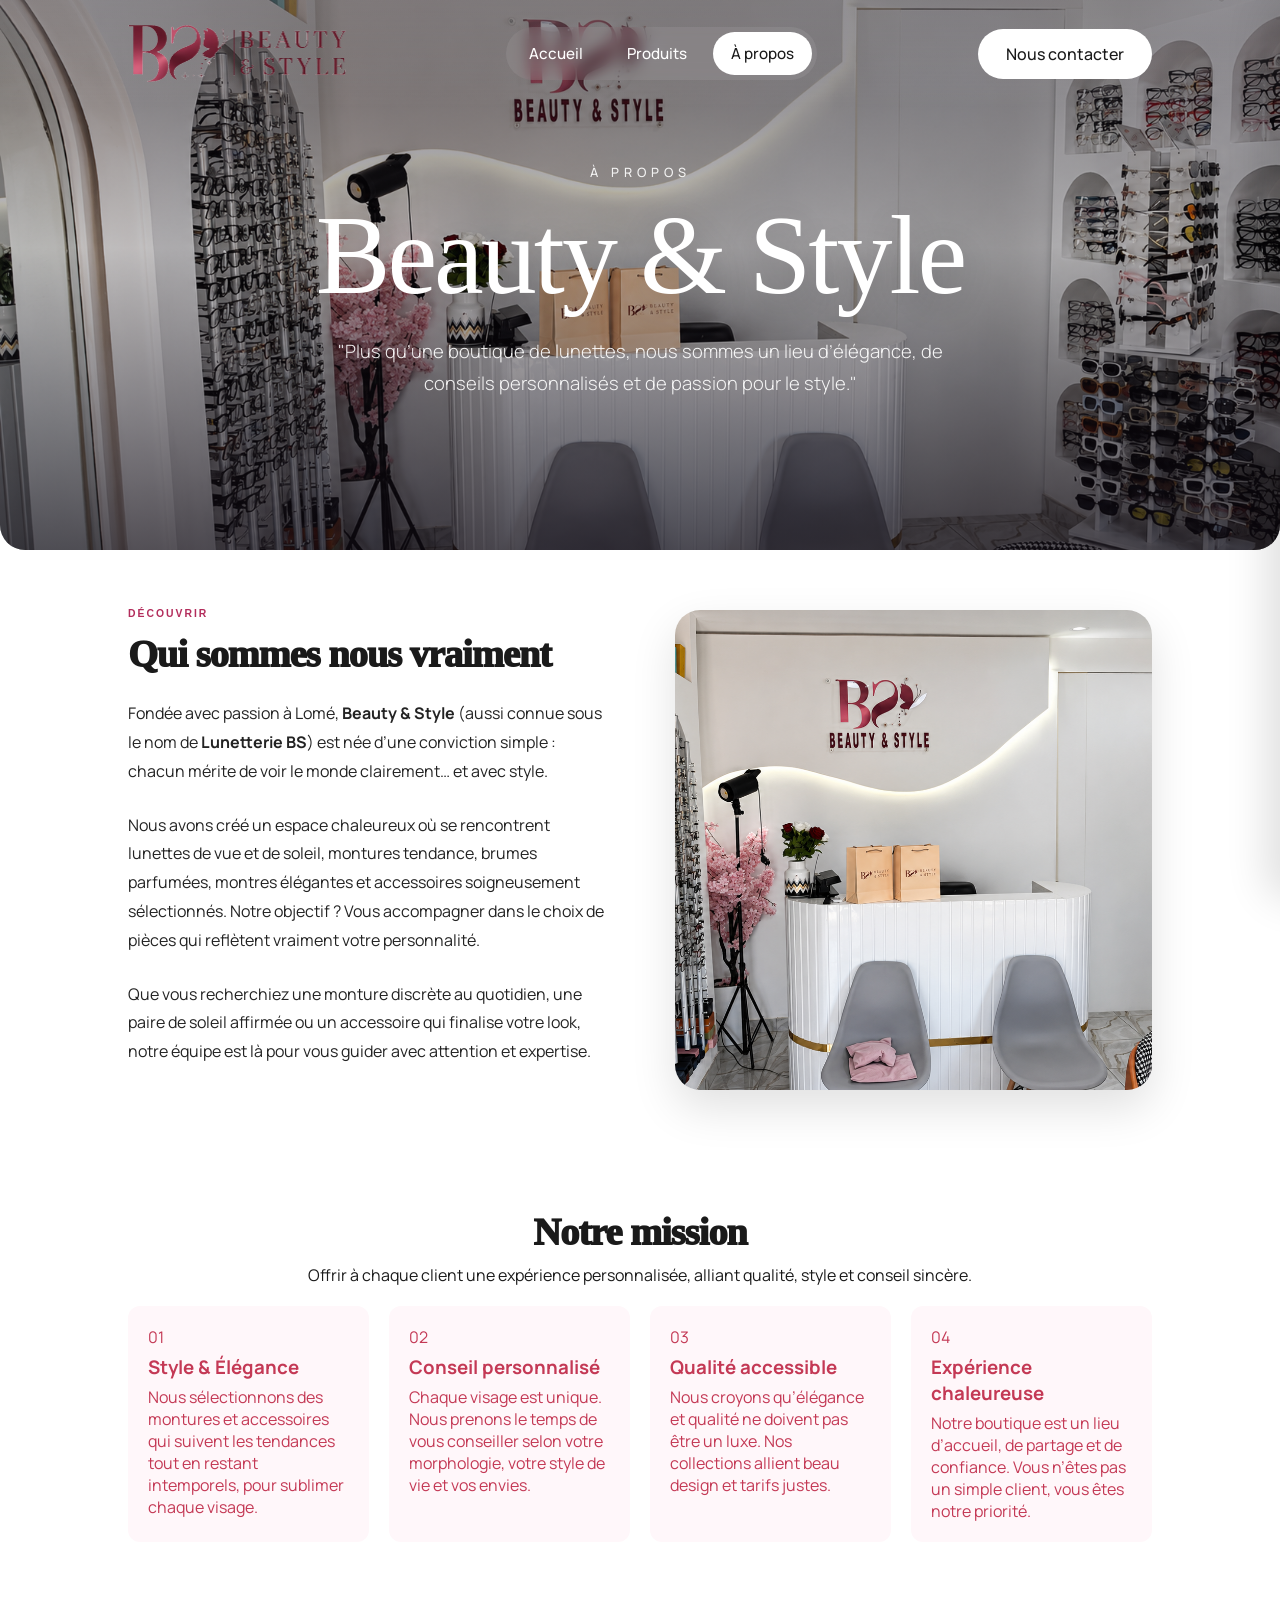
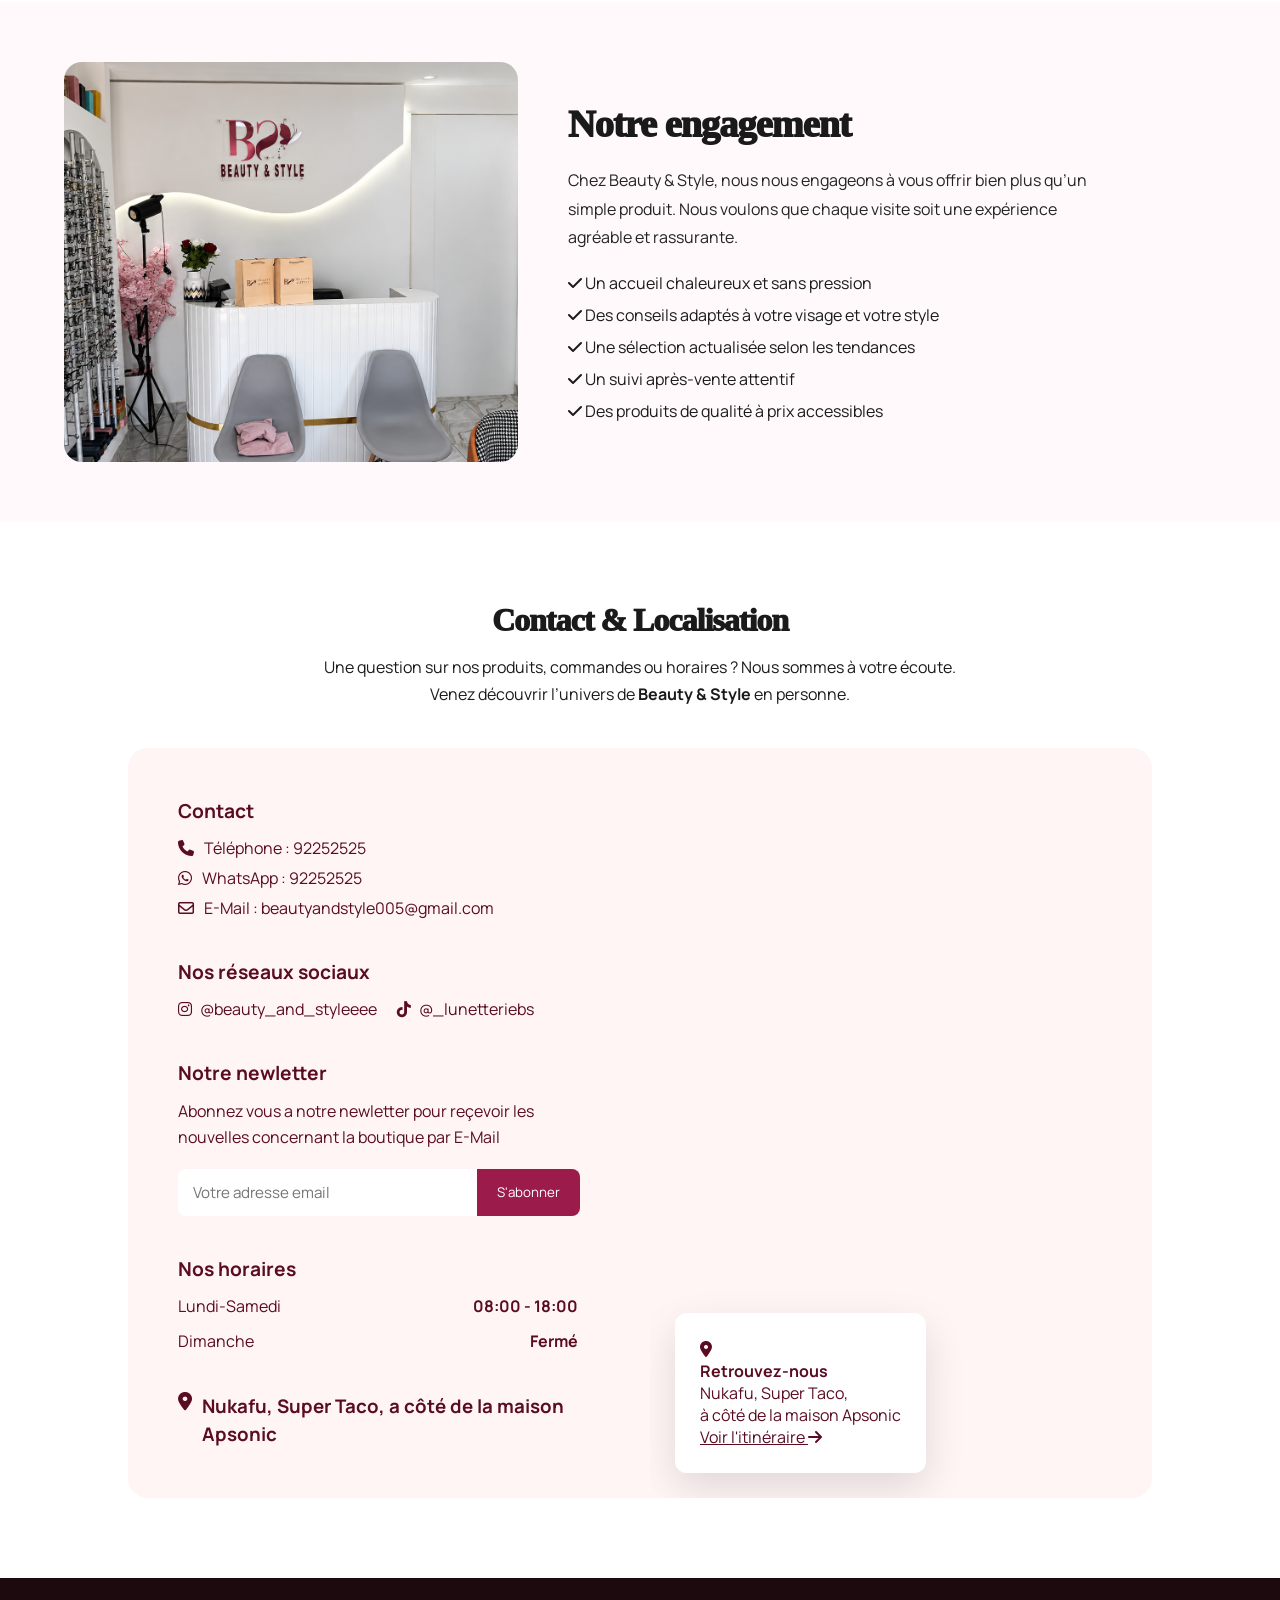
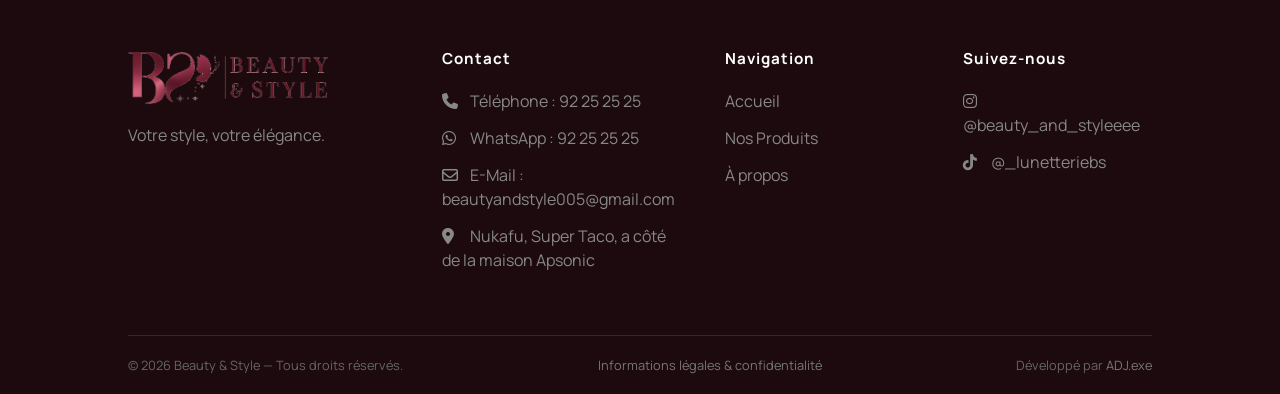
==== apropos.html @ aefc07f2 "Premier déploiement du site Beauty & Style" ====
<!DOCTYPE html>
<html lang="en">
<head>
    <meta charset="UTF-8">
    <meta name="viewport" content="width=device-width, initial-scale=1.0">
    <link rel="stylesheet" href="https://cdnjs.cloudflare.com/ajax/libs/font-awesome/6.5.2/css/all.min.css">


    <link rel="preconnect" href="https://fonts.googleapis.com">
<link rel="preconnect" href="https://fonts.gstatic.com" crossorigin>

<link href="https://fonts.googleapis.com/css2?family=Allura&display=swap" rel="stylesheet">

    <link rel="icon" href="8tPzF.jpg" type="image/x-jpg">

    <link rel="stylesheet" href="apropos.css">
    <title>A propos</title>
</head>
<body>
    <div class="transition">
        
            <div class="image-transition"></div>
        
    </div>
    <main>
        <header>
            <section class="header-layout">
                <a href="accueil.html" class="logo"></a>
                <nav>
                    <a href="accueil.html" >Accueil</a>
                    <a href="produits.html">Produits</a>
                    <a href="apropos.html" class="now">À propos</a>
                </nav>
                <a  class="btn contact">Nous contacter</a>
                <button class="menu-b">☰</button>
            </section>
        </header>

        <aside class="sidebar">
            <button class="close-btn">
                ✕
            </button>

            <nav>
                <a href="accueil.html" >Accueil</a>
                <a href="produits.html">Produits</a>
                <a href="apropos.html" class="now">À propos</a>
                <a  class="btn-contact">Nous contacter</a>
            </nav>
        </aside>

        <section class="hero">
            <div class="hero-overlay"></div>

            <div class="hero-content">
                <p class="hero-subtitle">À propos</p>
                <h1 class="hero-title">Beauty & Style</h1>
                <p class="hero-description">
                "Plus qu’une boutique de lunettes, nous sommes un lieu d’élégance, de conseils personnalisés et de passion pour le style."
                </p>
            </div>
        </section>

        <section class="us-section">
            <section class="us-layout">
                <section class="text-side">
                    <h2 class="title title-us">Qui sommes nous vraiment</h2>
                    <p>
                        Fondée avec passion à Lomé, <strong>Beauty & Style</strong> (aussi connue sous le nom de 
                        <strong>Lunetterie BS</strong>) est née d’une conviction simple : 
                        chacun mérite de voir le monde clairement… et avec style.
                    </p>
                    <p>
                        Nous avons créé un espace chaleureux où se rencontrent lunettes de vue et de soleil, 
                        montures tendance, brumes parfumées, montres élégantes et accessoires soigneusement sélectionnés. 
                        Notre objectif ? Vous accompagner dans le choix de pièces qui reflètent vraiment votre personnalité.
                    </p>
                    <p>
                        Que vous recherchiez une monture discrète au quotidien, une paire de soleil affirmée 
                        ou un accessoire qui finalise votre look, notre équipe est là pour vous guider 
                        avec attention et expertise.
                    </p>
                </section>
                <section class="image-us"></section>
            </section>
        </section>

        <section class="modal-contact">
            <section class="contact-modal-container">
                <button class="btnFc">✕</button>
                <h3>Contact rapide</h3>

                <div class="modal-info-container">
                    <a href="https://wa.me/22892252525" target="_blank"><i class="fa-brands fa-whatsapp"></i> 92 25 25 25</a>
                    <a href="tel:+22892252525" target="_blank"><i class="fa-solid fa-phone"></i> 92 25 25 25</a>
                    <a href="https://www.instagram.com/beauty_and_styleeee/" target="_blank"><i class="fa-brands fa-instagram"></i> @beauty_and_styleeee</a>
                    <a href="https://www.tiktok.com/@_lunetteriebs" target="_blank"><i class="fa-brands fa-tiktok"></i> @_lunetteriebs</a>
                </div>
            </section>
        </section>

        <section class="mission-section">
            <section class="mission-layout">
                <div class="mms">
                    <h2 class="title title-mission">Notre mission</h2>
                    <p class="mission-intro">
                        Offrir à chaque client une expérience personnalisée, alliant qualité, style et conseil sincère.
                    </p>
                </div>
                

                <div class="mission-cards">
                    <article class="mission-card">
                        <div class="mission-number">01</div>
                        <h3>Style & Élégance</h3>
                        <p>
                            Nous sélectionnons des montures et accessoires qui suivent les tendances 
                            tout en restant intemporels, pour sublimer chaque visage.
                        </p>
                    </article>

                    <article class="mission-card">
                        <div class="mission-number">02</div>
                        <h3>Conseil personnalisé</h3>
                        <p>
                            Chaque visage est unique. Nous prenons le temps de vous conseiller 
                            selon votre morphologie, votre style de vie et vos envies.
                        </p>
                    </article>

                    <article class="mission-card">
                        <div class="mission-number">03</div>
                        <h3>Qualité accessible</h3>
                        <p>
                            Nous croyons qu’élégance et qualité ne doivent pas être un luxe. 
                            Nos collections allient beau design et tarifs justes.
                        </p>
                    </article>

                    <article class="mission-card">
                        <div class="mission-number">04</div>
                        <h3>Expérience chaleureuse</h3>
                        <p>
                            Notre boutique est un lieu d’accueil, de partage et de confiance. 
                            Vous n’êtes pas un simple client, vous êtes notre priorité.
                        </p>
                    </article>
                </div>
            </section>
        </section>

        <section class="engagement-section">
            <section class="engagement-layout">
                <div class="engagement-image"></div>
                <section class="engagement-text">
                    <h2 class="title-engagement title">Notre engagement</h2>
                    <p>
                        Chez Beauty & Style, nous nous engageons à vous offrir bien plus qu’un simple produit. 
                        Nous voulons que chaque visite soit une expérience agréable et rassurante.
                    </p>
                    <ul class="engagement-list">
                        <li><i class="fa-solid fa-check"></i> Un accueil chaleureux et sans pression</li>
                        <li><i class="fa-solid fa-check"></i> Des conseils adaptés à votre visage et votre style</li>
                        <li><i class="fa-solid fa-check"></i> Une sélection actualisée selon les tendances</li>
                        <li><i class="fa-solid fa-check"></i> Un suivi après-vente attentif</li>
                        <li><i class="fa-solid fa-check"></i> Des produits de qualité à prix accessibles</li>
                    </ul>
                </section>
            </section>
        </section>

        
        <section class="contact-section">
            <section class="contact-layout">
                <div class="contact-title">
                    <h2 class="title-contact title ">Contact & Localisation</h2>
                    <p>Une question sur nos produits, commandes ou horaires ? Nous sommes à votre écoute. <br>Venez découvrir l’univers de <strong>Beauty & Style</strong> en personne.</p>
                </div>

                <section class="container-contact">
                    <section class="cleft-side">
                    
                       <div class="contact-div">
                            <h3>Contact</h3>

                            <div class="contact-content">
                                <a href="tel:+22892252525">     <i class="fa-solid fa-phone"></i>   Téléphone : 92252525</a>
                                <a href="https://wa.me/22892252525">    <i class="fa-brands fa-whatsapp"></i>   WhatsApp : 92252525</a>
                                <a href="mailto:beautyandstyle005@gmail.com">  <i class="fa-regular fa-envelope"></i>  E-Mail : beautyandstyle005@gmail.com</a>
                            </div>
                        </div>

                        <div class="reseaux-div">
                            <h3>Nos réseaux sociaux</h3>

                            <div class="reseaux-content">
                                <a href="https://www.instagram.com/beauty_and_styleeee/" target="_blank">    <i class="fa-brands fa-instagram"></i>  @beauty_and_styleeee</a>
                                <a href="https://www.tiktok.com/@_lunetteriebs" target="_blank">    <i class="fa-brands fa-tiktok"></i> @_lunetteriebs</a>
                            </div>
                        </div>

                        <div class="newletters-div">
                            <h3>Notre newletter</h3>

                            <p>Abonnez vous a notre newletter pour reçevoir les nouvelles concernant la boutique par E-Mail</p>

                            <form id="sib-form" method="POST"
                                action="https://476f68de.sibforms.com/serve/[base64]"
                                data-type="subscription">
                                <input type="email"
                                    id="EMAIL"
                                    name="EMAIL"
                                    placeholder="Votre adresse email"
                                    autocomplete="off"
                                    required>
                                <input form="sib-form"
                                    class="sib-form-block__button sib-form-block__button-with-loader"
                                    value="S'abonner" type="submit">

                                


                            </form>
                        </div>

                        <div class="horaire-div">
                            <h3>Nos horaires</h3>

                            <p>Lundi-Samedi <strong>08:00 - 18:00</strong></p>
                            
                            <p>Dimanche <strong>Fermé</strong></p>
                            
                        </div>

                        <h3><a href="#">    <i class="fa-solid fa-location-dot"></i> Nukafu, Super Taco, a côté de la maison Apsonic</a></h3>

                    </section>

                    <section class="cright-side">
                        <div class="map-container">
                            <iframe
                                src="https://www.google.com/maps?q=6.1517158,1.2382965&z=18&output=embed"
                                width="100%"
                                height="450"
                                style="border:0;"
                                allowfullscreen=""
                                loading="lazy"
                                referrerpolicy="no-referrer-when-downgrade">
                            </iframe>

                            <div class="location-card">

                                <div class="icon">

                                    <i class="fa-solid fa-location-dot"></i>

                                </div>


                                <h4>
                                    Retrouvez-nous
                                </h4>


                                <p>

                                    Nukafu, Super Taco,<br>

                                    à côté de la maison Apsonic

                                </p>


                                <a href="https://www.google.com/maps/dir/?api=1&destination=6.1517158%2C1.2382965" target="_blank">

                                    Voir l'itinéraire
                                    <i class="fa-solid fa-arrow-right"></i>

                                </a>

                            </div>
                        </div>
                    </section>
                </section>

            </section>
        </section>

        <footer>
            <div class="footer-layout">
                <div class="footer-content brand">
                    <a href="#" class="footer-logo"></a>

                    <p>
                        Votre style, votre élégance.
                    </p>
                </div>

                <div class="footer-content f-contact">
                    <h3>Contact</h3>
                    <a href="tel:+22892252525" target="_blank">     <i class="fa-solid fa-phone"></i>   Téléphone : 92 25 25 25</a>
                    <a href="https://wa.me/22892252525" target="_blank">    <i class="fa-brands fa-whatsapp"></i>   WhatsApp : 92 25 25 25</a>
                    <a href="mailto:beautyandstyle005@gmail.com" target="_blank">  <i class="fa-regular fa-envelope"></i>  E-Mail : beautyandstyle005@gmail.com</a>
                    <a href="https://maps.app.goo.gl/gKyPUTskcTfvd9dEA" target="_blank">    <i class="fa-solid fa-location-dot"></i> Nukafu, Super Taco, a côté de la maison Apsonic</a>
                </div>

                <div class="footer-content navigation">
                    <h3>Navigation</h3>
                    <a href="accueil.html">Accueil</a>
                    <a href="produits.html">Nos Produits</a>
                    <a href="apropos.html">À propos</a>
                </div>
                
                <div class="footer-content f-reseaux">
                    <h3>Suivez-nous</h3>
                    <a href="https://www.instagram.com/beauty_and_styleeee/" target="_blank">    <i class="fa-brands fa-instagram"></i> @beauty_and_styleeee</a>
                    <a href="https://www.tiktok.com/@_lunetteriebs" target="_blank">    <i class="fa-brands fa-tiktok"></i> @_lunetteriebs
</a>
                </div>
            </div>
            <div class="footer-bottom">
                <p>© 2026 Beauty & Style — Tous droits réservés.</p>
                <a href="politique.html">
                    Informations légales & confidentialité
                </a>
                <p>Développé par <a href="https://wa.me/22899723984">ADJ.exe</a></p>
            </div>
        </footer>
    </main>
    <script src="apropos.js"></script>
</body>
</html>
---- apropos.css ----
@import url('https://fonts.googleapis.com/css2?family=Manrope:wght@400;500;600;700&display=swap');
/* =========================================================
   RESET
========================================================= */

* {
    margin: 0;
    padding: 0;
    box-sizing: border-box;
}

:root {
    --primary: #b32d5c;
    --primary-dark: #5a0c22;
    --primary-light: #d54678;

    --text: #1a1a1a;
    --text-light: #232323;

    --white: #fff;
    --black: #111;
    --light: #fafafa;
    --border: #e9e9e9;

    --container: 80%;
    --max-width: 1400px;

    --radius: 18px;
    --radius-pill: 50px;

    --shadow: 0 8px 30px rgba(0, 0, 0, 0.07);
    --shadow-hover: 0 18px 45px rgba(0, 0, 0, 0.12);

    --gradient:
        linear-gradient(
            135deg,
            #d54678 0%,
            #b32d5c 30%,
            #9b1b4a 60%,
            #5a0c22 100%
        );
}

html {
    scroll-behavior: smooth;
}

body {
    font-family:'Trebuchet MS', 'Lucida Sans Unicode', 'Lucida Grande', 'Lucida Sans', Arial, sans-serif;
    color: var(--text);
    background: var(--white);
    overflow-x: hidden;
}

a {
    color: inherit;
}

button,
a {
    -webkit-tap-highlight-color: transparent;
}
/* =========================================================
   transition 
========================================================= */

.transition{
    position: fixed;
    inset: 0;
    z-index: 9999;

    display: flex;
    justify-content: center;
    align-items: center;

    background-color: var(--white);

    transition: all 1.2s ease;
}

.image-transition{
    width: 300px;
    height: 300px;

    background-image: url("tstTO.png");
    background-size: contain;
    background-repeat: no-repeat;
    background-position: left center;
    

    animation: apparition 1.5s ease;
}

.transition.hide{
    opacity: 0;
    visibility: hidden;
}


@keyframes apparition {
    from{
        opacity: 0;
    }
    to{
        opacity: 1;
    }
}

/* =========================================================
   HEADER
========================================================= */

header {
    position: sticky;
    top: 0;
    z-index: 1000;

    width: 100%;
    height: 12vh;
    min-height: 75px;

    display: flex;
    justify-content: center;
    align-items: center;

    background: linear-gradient(
        to bottom,
        rgba(255, 255, 255, 0.18),
        rgba(255, 255, 255, 0)
    );

    transition:
        background 0.4s ease,
        box-shadow 0.4s ease,
        backdrop-filter 0.4s ease,
        border-radius 0.4s ease,
        height  0.4s ease;

}

header.scrolled {
    background: rgba(255, 255, 255, 0.92);
    backdrop-filter: blur(18px);
    box-shadow: 0 5px 25px rgba(0, 0, 0, 0.08);
    border-radius: 0px 0px 25px 25px;
    height: 10vh;
}

.header-layout {
    width: var(--container);
    max-width: var(--max-width);
    height: 80%;

    display: flex;
    align-items: center;
    justify-content: space-between;
}


/* =========================================================
   LOGO
========================================================= */

.logo {
    width: clamp(150px, 17vw, 230px);
    height: 65px;

    display: block;

    background-image: url("tstTO.png");
    background-size: contain;
    background-repeat: no-repeat;
    background-position: left center;

    transition: transform 0.3s ease;
}

.logo:hover {
    transform: scale(1.04);
}


/* =========================================================
   NAVIGATION
========================================================= */

header nav {
    display: flex;
    align-items: center;
    gap: 8px;

    padding: 5px;

    /* border: 1px solid rgba(255, 255, 255, 0.8); */
    border-radius: var(--radius-pill);

    background: rgba(255, 255, 255, 0.08);
    backdrop-filter: blur(8px);
}

header nav a {
    position: relative;

    padding: 11px 18px;

    border-radius: var(--radius-pill);

    color: white;
    text-decoration: none;

    font-size: 0.95rem;
    font-weight: 500;

    transition:
        color 0.3s ease,
        background 0.3s ease,
        transform 0.3s ease;
}

header nav a:hover {
    background: rgba(255, 255, 255, 0.9);
    color: var(--text);
}

header nav a.now {
    background: white;
    color: var(--text);
}

header.scrolled nav {
    border-color: #eee;
    background: #f8f8f8;
}

header.scrolled nav a {
    color: var(--text);
}

header.scrolled nav a.now {
    background: #f9eaf0;
    color: var(--primary-light);
}


/* =========================================================
   CONTACT BUTTON
========================================================= */

.contact {
    padding: 14px 28px;

    display: flex;
    justify-content: center;
    align-items: center;

    border-radius: var(--radius-pill);

    background: white;
    color: var(--text);

    text-decoration: none;
    font-weight: 500;

    cursor: pointer;

    transition:
        transform 0.3s ease,
        box-shadow 0.3s ease,
        background 0.3s ease,
        color 0.3s ease;
}

.contact:hover {
    box-shadow: 0 10px 25px rgba(0, 0, 0, 0.13);
}

.contact:active {
    transform: scale(0.9);
}

header.scrolled .contact {
    background: var(--gradient);
    color: white;
}

.btn-contact{
    cursor: pointer;
}


/* =========================================================
   MOBILE MENU BUTTON
========================================================= */

.menu-b {
    display: none;

    width: 50px;
    height: 50px;

    border: none;
    border-radius: 50%;

    background: rgba(255, 255, 255, 0.15);
    color: white;

    font-size: 27px;
    cursor: pointer;

    transition:
        transform 0.3s ease,
        background 0.3s ease;
}

.menu-b:active {
    transform: scale(0.88);
}

header.scrolled .menu-b {
    background: #f2f2f2;
    color: var(--text);
}


/* =========================================================
   SIDEBAR MOBILE
========================================================= */

.sidebar {
    position: fixed;
    top: 0;
    right: 0;

    z-index: 2000;

    width: min(380px, 88%);
    height: 100vh;

    padding: 20px;

    display: flex;
    flex-direction: column;

    background: rgba(255, 255, 255, 0.97);
    backdrop-filter: blur(20px);

    box-shadow: -15px 0 40px rgba(0, 0, 0, 0.12);

    transform: translateX(100%);
    transition: transform 0.4s cubic-bezier(.77,0,.18,1);

    border-radius: 25px 0px 0px 25px;
}

.sidebar.active {
    transform: translateX(0);
}

.sidebar button {
    width: 45px;
    height: 45px;

    align-self: flex-end;

    border: none;
    border-radius: 50%;

    background: #f4f4f4;
    color: var(--text);

    font-size: 22px;
    cursor: pointer;

    transition:
        transform 0.3s ease,
        background 0.3s ease;
}

.sidebar button:hover {
    background: #eee;
}

.sidebar button:active {
    transform: rotate(90deg);
}

.sidebar nav {
    width: 100%;

    margin-top: 60px;

    display: flex;
    flex-direction: column;
    align-items: stretch;

    gap: 10px;
}

.sidebar nav a {
    padding: 15px;

    border-radius: 12px;

    color: var(--text);
    text-decoration: none;

    font-size: 1.1rem;
    font-weight: 500;

    transition:
        background 0.3s ease,
        color 0.3s ease,
        padding-left 0.3s ease;
}

.sidebar nav a:hover {
    background: #f8f8f8;
    padding-left: 22px;
}

.sidebar nav a.now {
    background: #f9eaf0;
    color: var(--primary);
}

.sidebar .btn-contact {
    margin-top: 20px;

    text-align: center;

    background: var(--gradient) !important;
    color: white !important;
}


/* =========================================================
   HERO
========================================================= */

.hero {
    position: relative;

    min-height: 550px;

    margin-top: -12vh;

    display: flex;
    justify-content: center;
    align-items: center;

    background-image:
        url("ChatGPT Image 23 août 2026, 13_27_11.png");

    background-size: cover;
    background-position: center;
    background-repeat: no-repeat;

    color: white;
    text-align: center;

    overflow: hidden;

    border-radius: 0px 0px 25px 25px;
}

.hero-overlay {
    position: absolute;
    inset: 0;

    background:
        linear-gradient(
            to bottom,
            rgba(15, 10, 18, 0.55),
            rgba(15, 10, 18, 0.25) 45%,
            rgba(15, 10, 18, 0.7)
        );

    z-index: 1;
}

.hero-content {
    position: relative;
    z-index: 2;

    width: min(850px, 90%);
    padding-top: 50px;
}

.hero-subtitle {
    margin-bottom: 18px;

    font-size: 0.8rem;
    font-weight: 500;

    letter-spacing: 5px;
    text-transform: uppercase;

    opacity: 0.9;
}

.hero-title {
    margin-bottom: 25px;

    font-family:'Times New Roman', Times, serif;

    font-size: clamp(3.2rem, 9vw, 7rem);
    font-weight: 500;

    line-height: 1;

    letter-spacing: -3px;

    text-shadow: 0 10px 35px rgba(0, 0, 0, 0.2);
}

.hero-description {
    max-width: 650px;

    margin: 0 auto 38px;

    font-size: clamp(1rem, 2vw, 1.15rem);
    line-height: 1.7;

    font-weight: 300;

    opacity: 0.92;
}

.hero-btns {
    display: flex;
    justify-content: center;
    align-items: center;
    gap: 12px;
}

.hero-btn {
    padding: 16px 30px;

    border-radius: var(--radius-pill);

    background: white;
    color: var(--text);

    text-decoration: none;

    font-size: 0.9rem;
    font-weight: 600;

    transition:
        transform 0.3s ease,
        box-shadow 0.3s ease;
}

.hero-btn:hover {
    box-shadow: 0 15px 30px rgba(0, 0, 0, 0.2);
}

.hero-btn:active {
    transform: scale(0.9);
    box-shadow: 0 15px 30px rgba(0, 0, 0, 0.2);
}

.vd {
    width: 52px;
    height: 52px;

    display: flex;
    justify-content: center;
    align-items: center;

    border-radius: 50%;

    background: rgba(255, 255, 255, 0.92);
    color: var(--text);

    text-decoration: none;

    transition:
        transform 0.3s ease,
        box-shadow 0.3s ease;
}

.vd:hover {
    box-shadow: 0 12px 30px rgba(0, 0, 0, 0.2);
}

.vd:active {
    transform: scale(0.9);
    box-shadow: 0 12px 30px rgba(0, 0, 0, 0.2);
}


/* =========================================================
   SECTIONS GLOBAL
========================================================= */

.categories-section,
.bestsellers-section,
.why-section,
.us-section,
.commentaires-section {
    width: 100%;
}

.us-layout{
    width: var(--container);
    max-width: var(--max-width);
    margin: auto;
}

.title {
    font-family:'Times New Roman', Times, serif;
    font-weight: 1000;
    letter-spacing: -1px;
}

.title-engagement {
    font-size: clamp(2rem, 3vw, 3.5rem);
    position: relative;
}

/* =========================================================
========================================================= */

.mission-section {
    width: 100%;
    display: flex;
    justify-content: center;
}

.mission-layout {
    width: var(--container); /* Ajusté pour laisser moins de vide sur mobile */
    max-width: 1200px; /* Évite que le contenu s'étale trop sur les grands écrans */
    padding: 60px 0px; /* Légèrement réduit pour les petits écrans */

    display: flex;
    flex-direction: column;
    gap: 20px;
}

.mms {
    display: flex;
    flex-direction: column;
    align-items: center;
    text-align: center; /* Centrage du texte pour les petits écrans */
    gap: 10px;
}

.title-mission {
    font-size: clamp(1.8rem, 3vw, 3.5rem);
}

.mission-cards {
    display: grid;
    /* Solution responsive : s'adapte automatiquement de 1 à 4 colonnes */
    grid-template-columns: repeat(auto-fit, minmax(240px, 1fr));
    gap: 20px;
}

.mission-card {
    border-radius: 12px;
    padding: 20px; /* Un peu plus d'espace interne */

    display: flex;
    flex-direction: column;
    gap: 6px;

    background: #fff7fa;
    color: #c43955;
}
/* =========================================================
========================================================= */



.engagement-section {
    padding: 60px 0;
    width: 100%;
    background: #fff9fb;
    display: flex;
    justify-content: center;
}

.engagement-layout {
    display: grid;
    width: 90%;
    max-width: 1200px; /* Évite un étirement excessif sur grand écran */
    grid-template-columns: 0.7fr 1fr;
    align-items: center;
    gap: 50px;
}

.engagement-image {
    min-height: 400px;
    border-radius: var(--radius);
    background-image: url("ChatGPT Image 23 août 2026, 13_27_11.png");
    background-size: cover;
    background-position: center;
    background-repeat: no-repeat; 
}

.engagement-text {
    display: flex;
    flex-direction: column;
    gap: 20px;
}

.engagement-text p {
    max-width: 550px;
    color: var(--text-light);
    line-height: 1.8;
}

.engagement-list {
    list-style: none;
    display: flex;
    flex-direction: column;
    gap: 10px;
}

/* Passage en une seule colonne sur les tablettes et mobiles */
@media (max-width: 900px) {
    .engagement-layout {
        grid-template-columns: 1fr; /* Une seule colonne */
        gap: 30px;
    }

    .engagement-image {
        min-height: 300px; /* Hauteur réduite pour mobile */
        order: -1; /* Optionnel : met l'image au-dessus du texte, retirez si vous préférez le texte en premier */
    }
}
/* =========================================================
   ABOUT / US
========================================================= */

.us-section {
    padding: 60px 0;
}

.us-layout {
    display: grid;

    grid-template-columns: 1fr 1fr;

    gap: 70px;

    align-items: center;
}

.text-side {
    display: flex;
    flex-direction: column;
    align-items: flex-start;

    gap: 25px;
}

.title-us {
    position: relative;

    font-size: clamp(2rem, 3vw, 3.5rem);

    line-height: 1.05;
}

.title-us::before {
    content: "DÉCOUVRIR";

    position: absolute;
    top: -25px;
    left: 0;

    color: var(--primary);

    font-family: Arial, sans-serif;

    font-size: 0.65rem;
    font-weight: 700;

    letter-spacing: 2px;
}

.text-side p {
    color: var(--text-light);

    line-height: 1.8;
}

.image-us {
    min-height: 480px;

    border-radius: 25px;

    background-image:
        url("ChatGPT Image 23 août 2026, 13_27_11.png");

    background-size: cover;
    background-position: center;
    background-repeat: no-repeat;

    box-shadow: var(--shadow-hover);
}

.svr-p {
    display: inline-block;

    padding: 14px 25px;

    border: 1px solid #ddd;
    border-radius: var(--radius-pill);

    background: white;
    color: var(--text);

    text-decoration: none;

    transition:
        background 0.3s ease,
        color 0.3s ease,
        border 0.3s ease,
        transform 0.3s ease;
}

.svr-p:hover {
    border-color: var(--primary);
    background: var(--gradient);
    color: white;

    transform: translateY(-2px);
}


/* =========================================================
   COMMENTAIRES
========================================================= */

.commentaires-section {
    padding: 60px 0;

    background: #fff9fb;
}

.commentaires-layout {
    display: flex;
    flex-direction: column;

    gap: 40px;
}

.commentaire-title {
    text-align: center;
    display: flex;
    flex-direction: column;
    gap: 14px;
    justify-content: center;
    align-items: center;
}

.commentaire-title h2 {

    font-size: clamp(1.8rem, 2.5vw, 3rem);
    position: relative;
}

.commentaire-title h2 ::before {
    content: "VOUS EN PARLEZ MIEUX QUE NOUS";

    position: absolute;
    top: -25px;
    left: 0;

    color: var(--primary);

    font-family: Arial, sans-serif;

    font-size: 0.65rem;
    font-weight: 700;

    letter-spacing: 2px;
}

.commentaires-container {
    display: grid;

    grid-template-columns: repeat(3, 1fr);

    gap: 20px;
}

.commentaire {
    min-height: 220px;

    padding: 30px;

    display: flex;
    flex-direction: column;
    justify-content: space-between;

    border: 1px solid #eee;
    border-radius: 18px;

    background: white;

    box-shadow: var(--shadow);
}

.commentaire p {
    color: var(--text-light);

    line-height: 1.7;
}

.commentaire > span:first-child {

    letter-spacing: 3px;
}


/* =========================================================
   FORMULAIRE COMMENTAIRE
========================================================= */





.formulaire-commentaire form {
    margin-top: 25px;
    width: 400px;

    display: flex;
    flex-direction: column;

    gap: 20px;

}

.formulaire-commentaire form > div {
    display: flex;
    flex-direction: column;

    gap: 8px;
}





.formulaire-commentaire input[type="submit"] {
    border: none;
    border-radius: 40px;

    background: #f9eaf0;
    color: var(--primary-light);

    font-weight: 600;

    cursor: pointer;

    transition:
        transform 0.3s ease,
        box-shadow 0.3s ease;
}

.formulaire-commentaire input[type="submit"]:active {
    transform: scale(0.95);
    /* box-shadow: 0 10px 25px rgba(179, 45, 92, 0.2); */
}

/* =========================================================
   CONTACT
========================================================= */

.contact-section {
    width: 100%;
    display: flex;
    justify-content: center;
    align-items: center;
    background-color: #fff;
}

.contact-layout {
    width: 80%;
    display: flex;
    flex-direction: column;
    justify-content: center;
    align-items: center;
    gap: 40px;
    padding: 80px 0;
}

/* =========================================================
   TITRE
========================================================= */

.contact-title {
    width: 100%;
    text-align: center;
}

.title-contact {
    font-size: clamp(1.8rem, 2.5vw, 3rem);
    position: relative;
    text-align: center;
    margin-bottom: 15px;
}

.contact-title p {
    max-width: 700px;
    margin: 0 auto;
    line-height: 1.7;
    font-size: 1rem;
}

/* =========================================================
   CONTAINER PRINCIPAL
========================================================= */

.container-contact {
    width: 100%;
    display: grid;
    grid-template-columns: 1fr 1fr;
    gap: 20px;
    overflow: hidden;
    border-radius: 20px;
    background-color: #fff5f5;
    color: #5a0c22;
}

/* =========================================================
   CÔTÉ GAUCHE
========================================================= */

.cleft-side {
    padding: 50px;
    display: flex;
    flex-direction: column;
    gap: 40px;
    background-color: #fff5f5;
}

.cleft-side a {
    text-decoration: none;
    color: inherit;
    transition: 0.3s ease;
}

.cleft-side a:hover {
    opacity: 0.7;
}

/* =========================================================
   BLOCS CONTACT
========================================================= */

.contact-div,
.reseaux-div,
.newletters-div,
.horaire-div {
    display: flex;
    flex-direction: column;
    gap: 13px;
}

.contact-div h3,
.reseaux-div h3,
.newletters-div h3,
.horaire-div h3 {
    font-size: 1.2rem;
}

.contact-content {
    display: flex;
    flex-direction: column;
    gap: 8px;
}

.contact-content a {
    display: flex;
    align-items: center;
    gap: 10px;
}

/* =========================================================
   RÉSEAUX
========================================================= */

.reseaux-content {
    display: flex;
    gap: 20px;
    flex-wrap: wrap;
}

.reseaux-content a {
    display: flex;
    align-items: center;
    gap: 8px;
}

/* =========================================================
   NEWSLETTER
========================================================= */

.newletters-div p {
    line-height: 1.6;
    max-width: 500px;
}

.newletters-div form {
    display: flex;
    width: 100%;
    max-width: 450px;
    margin-top: 5px;
}

.newletters-div input[type="email"] {
    flex: 1;
    min-width: 0;
    padding: 13px 15px;
    border: none;
    outline: none;
    background-color: white;
    border-radius: 8px 0 0 8px;
    font-size: 0.95rem;
}

.newletters-div input[type="submit"] {
    padding: 13px 20px;
    border: none;
    cursor: pointer;
    background-color: #9b1b4a;
    color: white;
    border-radius: 0 8px 8px 0;
    transition: 0.3s ease;
}

.newletters-div input[type="submit"]:active {
    transform: scale(0.95);
}

/* =========================================================
   HORAIRES
========================================================= */

.horaire-div p {
    display: flex;
    justify-content: space-between;
    gap: 20px;
    max-width: 400px;
}

/* =========================================================
   ADRESSE
========================================================= */

.cleft-side > h3 {
    margin-top: auto;
}

.cleft-side > h3 a {
    display: flex;
    align-items: flex-start;
    gap: 10px;
    line-height: 1.5;
}

/* =========================================================
   CÔTÉ DROIT / CARTE
========================================================= */

.cright-side {
    min-height: 600px;
    width: 100%;
    overflow: hidden;
    border-radius: var(--radius);
    position: relative;
}

.map-container {
    width: 100%;
    height: 100%;
    min-height: 600px;
}

.map-container iframe {
    width: 100%;
    height: 100%;
    min-height: 600px;
    border: 0;
    display: block;
}

.location-card {

            position: absolute;

            left: 25px;

            bottom: 25px;

            max-width: 350px;

            padding: 25px;

            background: rgba(255, 255, 255, 0.96);

            box-shadow: 0 15px 40px rgba(0, 0, 0, 0.12);

            backdrop-filter: blur(10px);

            border-radius: 12px;
        }

/* =========================================================
   TABLETTE
========================================================= */

@media screen and (max-width: 1000px) {

    .contact-layout {
        width: 90%;
        padding: 60px 0;
    }

    .container-contact {
        grid-template-columns: 1fr;
    }

    .cleft-side {
        padding: 40px;
    }

    .cright-side {
        min-height: 450px;
    }

    .map-container,
    .map-container iframe {
        min-height: 450px;
    }
}

/* =========================================================
   MOBILE
========================================================= */

@media screen and (max-width: 600px) {

    .contact-layout {
        width: 92%;
        padding: 50px 0;
        gap: 30px;
    }

    .title-contact {
        font-size: 1.8rem;
    }

    .contact-title p {
        font-size: 0.9rem;
        line-height: 1.6;
    }

    .container-contact {
        grid-template-columns: 1fr;
        border-radius: 15px;
        gap: 0;
    }

    .cleft-side {
        padding: 30px 25px;
        gap: 30px;
    }

    .contact-div h3,
    .reseaux-div h3,
    .newletters-div h3,
    .horaire-div h3 {
        font-size: 1.1rem;
    }

    .contact-content a {
        font-size: 0.9rem;
        line-height: 1.5;
    }

    .reseaux-content {
        gap: 15px;
    }

    .reseaux-content a {
        font-size: 0.9rem;
    }

    .newletters-div p {
        font-size: 0.9rem;
    }

    .newletters-div form {
        flex-direction: column;
        gap: 8px;
    }

    .newletters-div input[type="email"],
    .newletters-div input[type="submit"] {
        width: 100%;
        border-radius: 8px;
    }

    .horaire-div p {
        font-size: 0.9rem;
    }

    .cleft-side > h3 {
        font-size: 0.95rem;
    }

    .cright-side {
        min-height: 350px;
    }

    .map-container,
    .map-container iframe {
        min-height: 350px;
    }

    .location-card h4, .location-card p{
        display: none;
    }
}

/* =========================================================
   TRÈS PETITS ÉCRANS
========================================================= */

@media screen and (max-width: 400px) {

    .contact-layout {
        width: 94%;
    }

    .cleft-side {
        padding: 25px 20px;
    }

    .title-contact {
        font-size: 1.6rem;
    }

    .horaire-div p {
        flex-direction: column;
        gap: 3px;
    }

    .cright-side,
    .map-container,
    .map-container iframe {
        min-height: 300px;
    }
}
/* =========================================================
   FOOTER
========================================================= */

footer {
    width: 100%;

    background: #1c0a0e;
    color: white;
}

.footer-layout {
    width: var(--container);
    max-width: var(--max-width);

    margin: auto;

    padding: 70px 0 50px;

    display: grid;

    grid-template-columns: 1.4fr 1fr 1fr 1fr;

    gap: 50px;
}

.footer-logo {
    display: block;

    width: 200px;
    height: 60px;

    background-image: url("tstTO.png");
    background-size: contain;
    background-repeat: no-repeat;
    background-position: left center;
}

.brand p {
    margin-top: 15px;

    color: #888;

    line-height: 1.6;
}

.footer-layout h3 {
    margin-bottom: 20px;

    color: white;

    font-size: 0.95rem;

    letter-spacing: 1px;
}

.f-contact a,
.navigation a,
.f-reseaux a {
    width: fit-content;

    display: block;

    margin-bottom: 13px;

    color: #888;

    text-decoration: none;

    line-height: 1.5;

    transition:
        color 0.3s ease,
        transform 0.3s ease;
}

.f-contact a:hover,
.navigation a:hover,
.f-reseaux a:hover {
    color: white;

    transform: translateX(4px);
}

.f-contact i,
.f-reseaux i {
    width: 20px;

    margin-right: 5px;
}


/* =========================================================
   FOOTER BOTTOM
========================================================= */

.footer-bottom {
    width: var(--container);
    max-width: var(--max-width);

    margin: auto;

    padding: 20px 0;

    display: flex;
    justify-content: space-between;
    align-items: center;

    border-top: 1px solid #2c2c2c;

    color: #666;

    font-size: 0.8rem;
}

.footer-bottom a {
    color: #777;

    text-decoration: none;

    transition: color 0.3s ease;
}

.footer-bottom a:hover {
    color: white;
}



/* =========================================================
   TABLETTE
========================================================= */

@media (max-width: 1100px) {

    :root {
        --container: 92%;
    }

    header nav {
        gap: 3px;
    }

    header nav a {
        padding: 10px 13px;
    }

    .bestsellers-container {
        grid-template-columns: repeat(2, 1fr);
    }

    .why-layout {
        grid-template-columns: 1fr;

        gap: 60px;
    }

    .left-side p {
        max-width: 700px;
    }

    .us-layout {
        gap: 40px;
    }

    .footer-layout {
        grid-template-columns: repeat(2, 1fr);
    }
}


/* =========================================================
   MOBILE
========================================================= */

@media (max-width: 768px) {

    :root {
        --container: 92%;
    }

    header {
        height: 80px;
        min-height: 80px;
    }

    .header-layout {
        height: 100%;
    }

    .logo {
        width: 160px;
        height: 55px;
    }

    header nav,
    header .contact {
        display: none;
    }

    .menu-b {
        display: flex;

        justify-content: center;
        align-items: center;
    }


    /* HERO */

    .hero {
        margin-top: -80px;

        min-height: 650px;

        background-position: center;
    }

    .hero-content {
        padding-top: 50px;
    }

    .hero-subtitle {
        font-size: 0.7rem;

        letter-spacing: 3px;
    }

    .hero-title {
        font-size: clamp(3rem, 15vw, 5rem);

        letter-spacing: -2px;
    }

    .hero-description {
        font-size: 0.95rem;

        line-height: 1.6;
    }

    .hero-btns {
        gap: 8px;
    }

    .hero-btn {
        padding: 14px 22px;

        font-size: 0.8rem;
    }

    .vd {
        width: 48px;
        height: 48px;
    }


    /* CATEGORIES */

    .categories-section {
        padding: 80px 0;
    }

    .categories {
        grid-template-columns: 1fr;

        gap: 15px;
    }

    .categorie {
        min-height: 220px;
    }


    /* PRODUCTS */

    .bestsellers-section {
        padding-bottom: 80px;
    }

    .bestsellers-container {
        grid-template-columns: repeat(2, 1fr);

        gap: 12px;
    }

    .produit-img {
        height: 170px;
    }

    .produit-card {
        border-radius: 15px;
    }

    .btn-acheter {
        padding: 13px 10px;
    }


    /* WHY */

    .why-section {
        padding: 80px 0;
    }

    .why-layout {
        gap: 50px;
    }

    .avantage {
        align-items: flex-start;

        padding: 17px;
    }

    .avantage i {
        width: 48px;
        height: 48px;

        font-size: 17px;
    }


    /* ABOUT */

    .us-section {
        padding: 80px 0;
    }

    .us-layout {
        grid-template-columns: 1fr;

        gap: 40px;
    }

    .image-us {
        min-height: 350px;

        order: -1;
    }


    /* COMMENTS */

    .commentaires-section {
        padding: 80px 0;
    }

    .commentaires-container {
        grid-template-columns: 1fr;
    }

    .commentaire {
        min-height: 190px;
    }

    .formulaire-commentaire {
        padding: 25px 20px;
    }

    .formulaire-commentaire form{
        width: 280px;
    }


    /* FOOTER */

    .footer-layout {
        grid-template-columns: 1fr;

        gap: 35px;

        padding: 55px 0 40px;
    }

    .footer-bottom {
        flex-direction: column;

        align-items: flex-start;

        gap: 10px;
    }
}


/* =========================================================
   PETITS ÉCRANS
========================================================= */

@media (max-width: 480px) {

    .hero {
        min-height: 620px;
    }

    .hero-title {
        font-size: 3.1rem;
    }

    .hero-description {
        font-size: 0.9rem;
    }

    .hero-btn {
        padding: 13px 17px;

        font-size: 0.75rem;
    }

    .vd {
        width: 44px;
        height: 44px;

        font-size: 0.8rem;
    }

    .bestsellers-container {
        grid-template-columns: 1fr 1fr;
    }

    .produit-img {
        height: 140px;
    }

    .produit-nom {
        font-size: 0.9rem;
    }

    .produit-prix {
        font-size: 0.9rem;
    }

    .btn-acheter {
        font-size: 0.8rem;
    }

    .title-why,
    .title-us {
        font-size: 2.5rem;
    }

    .image-us {
        min-height: 280px;
    }
}

/* Texte uniquement */
body,
p,
span,
li,
a,
button,
input,
textarea,
label {
    font-family: "Manrope", sans-serif;
}



.modal-contact{

    width: 100%;
    height: 100vh;

    background-color: #0000002d;

    z-index: 10001;
    
    position: fixed;
    left: 0;
    top: 0;

    display: none;
}

.contact-modal-container{
    background-color: var(--white);
    display: flex;
    flex-direction: column;
    justify-content: center;
    align-items: center;
    gap: 20px;

    padding: 30px;

    width: 300px;
    border-radius: var(--radius);

    position: relative;
}

.modal-info-container{
    display: flex;
    flex-direction: column;
    gap: 10px;
}

.modal-info-container a{
    text-decoration: none;
}



.btnFc {

    padding: 14px 20px;

    border-radius: var(--radius-pill);

    position: absolute;
    top: 0;
    right: 0;

    background: #00000000;
    color: var(--primary-light);

    text-align: center;
    text-decoration: none;

    font-size: 0.9rem;
    font-weight: 600;

    overflow: hidden;

    border: none;

    align-self: center;
    cursor: pointer;

    transition:
        transform 0.3s ease,
        box-shadow 0.3s ease;
}

.btnFc:active {
    transform: scale(0.95);
}

.modal-contact.active{
    display: flex;
    flex-direction: column;
    justify-content: center;
    align-items: center;
    gap: 15px;
}



/* =========================================================
   ACCESSIBILITÉ
========================================================= */

@media (prefers-reduced-motion: reduce) {

    *,
    *::before,
    *::after {
        scroll-behavior: auto !important;

        animation-duration: 0.01ms !important;
        animation-iteration-count: 1 !important;

        transition-duration: 0.01ms !important;
    }
}
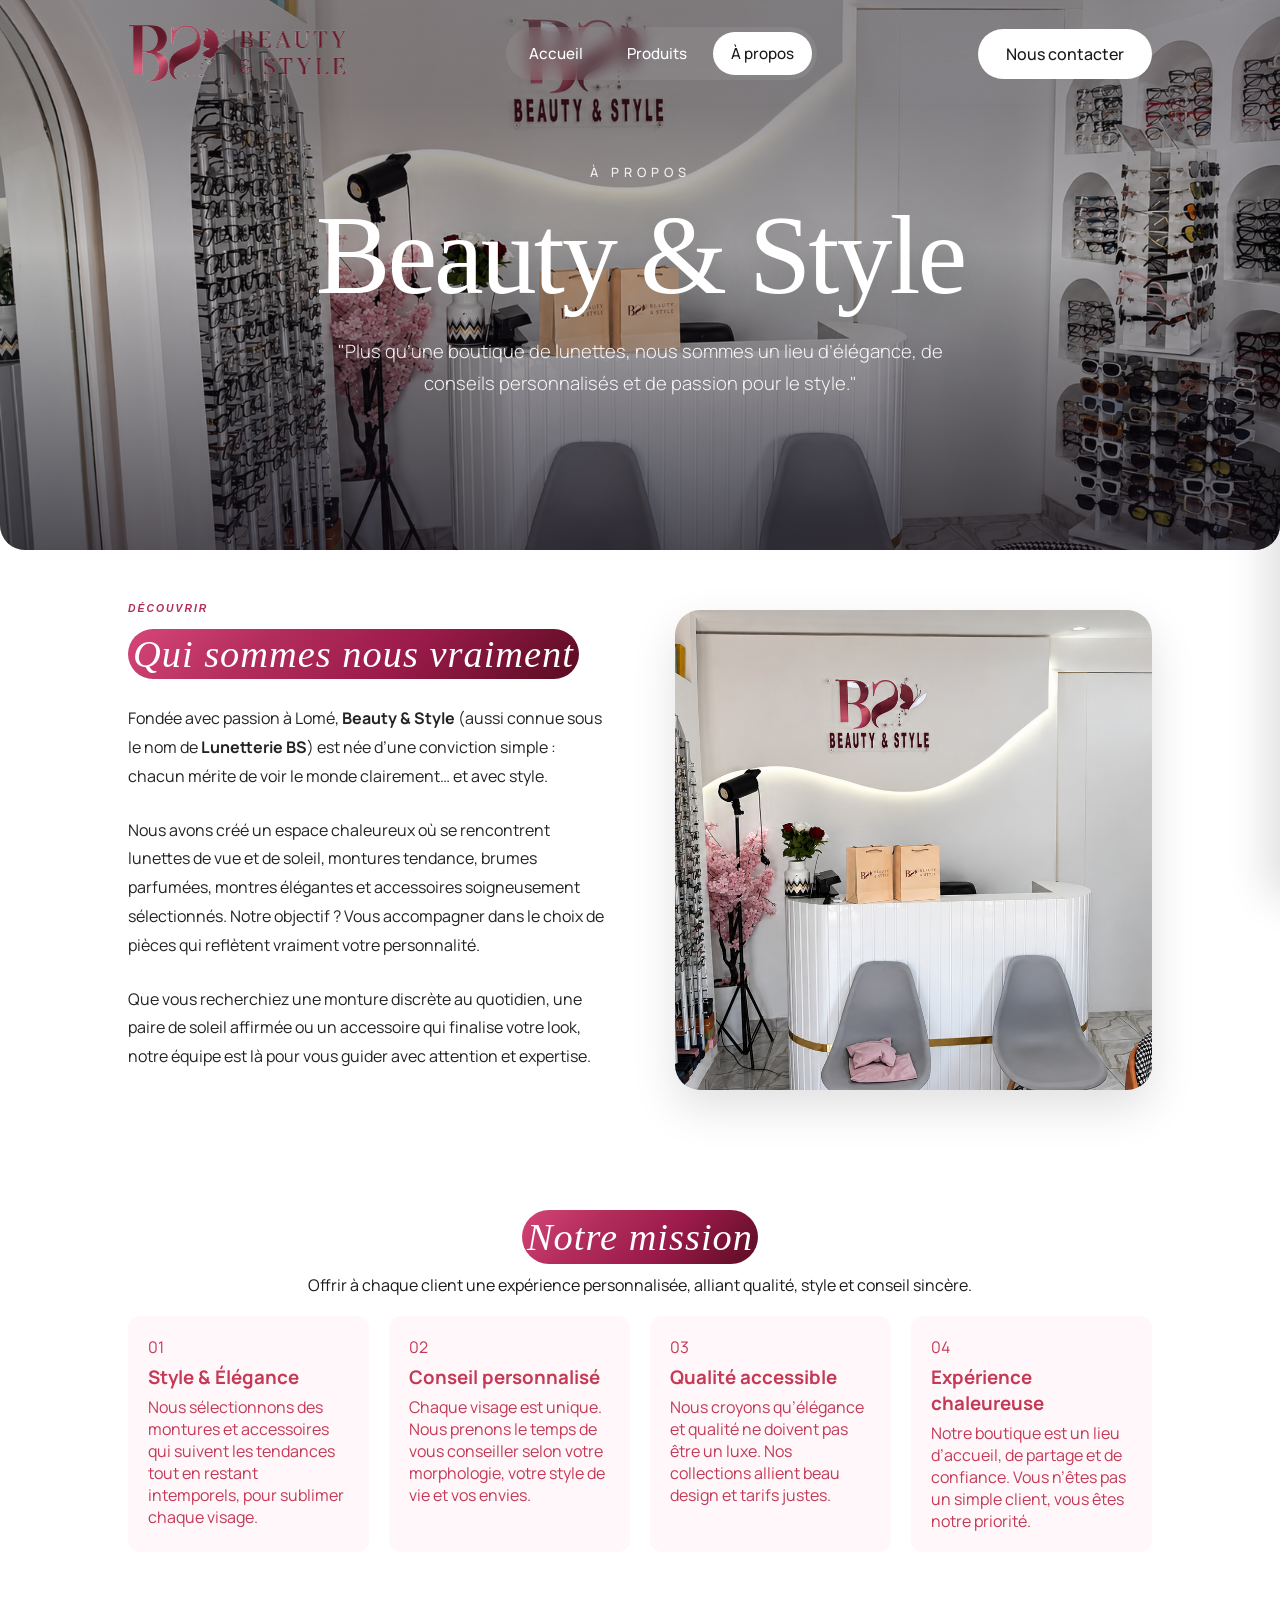
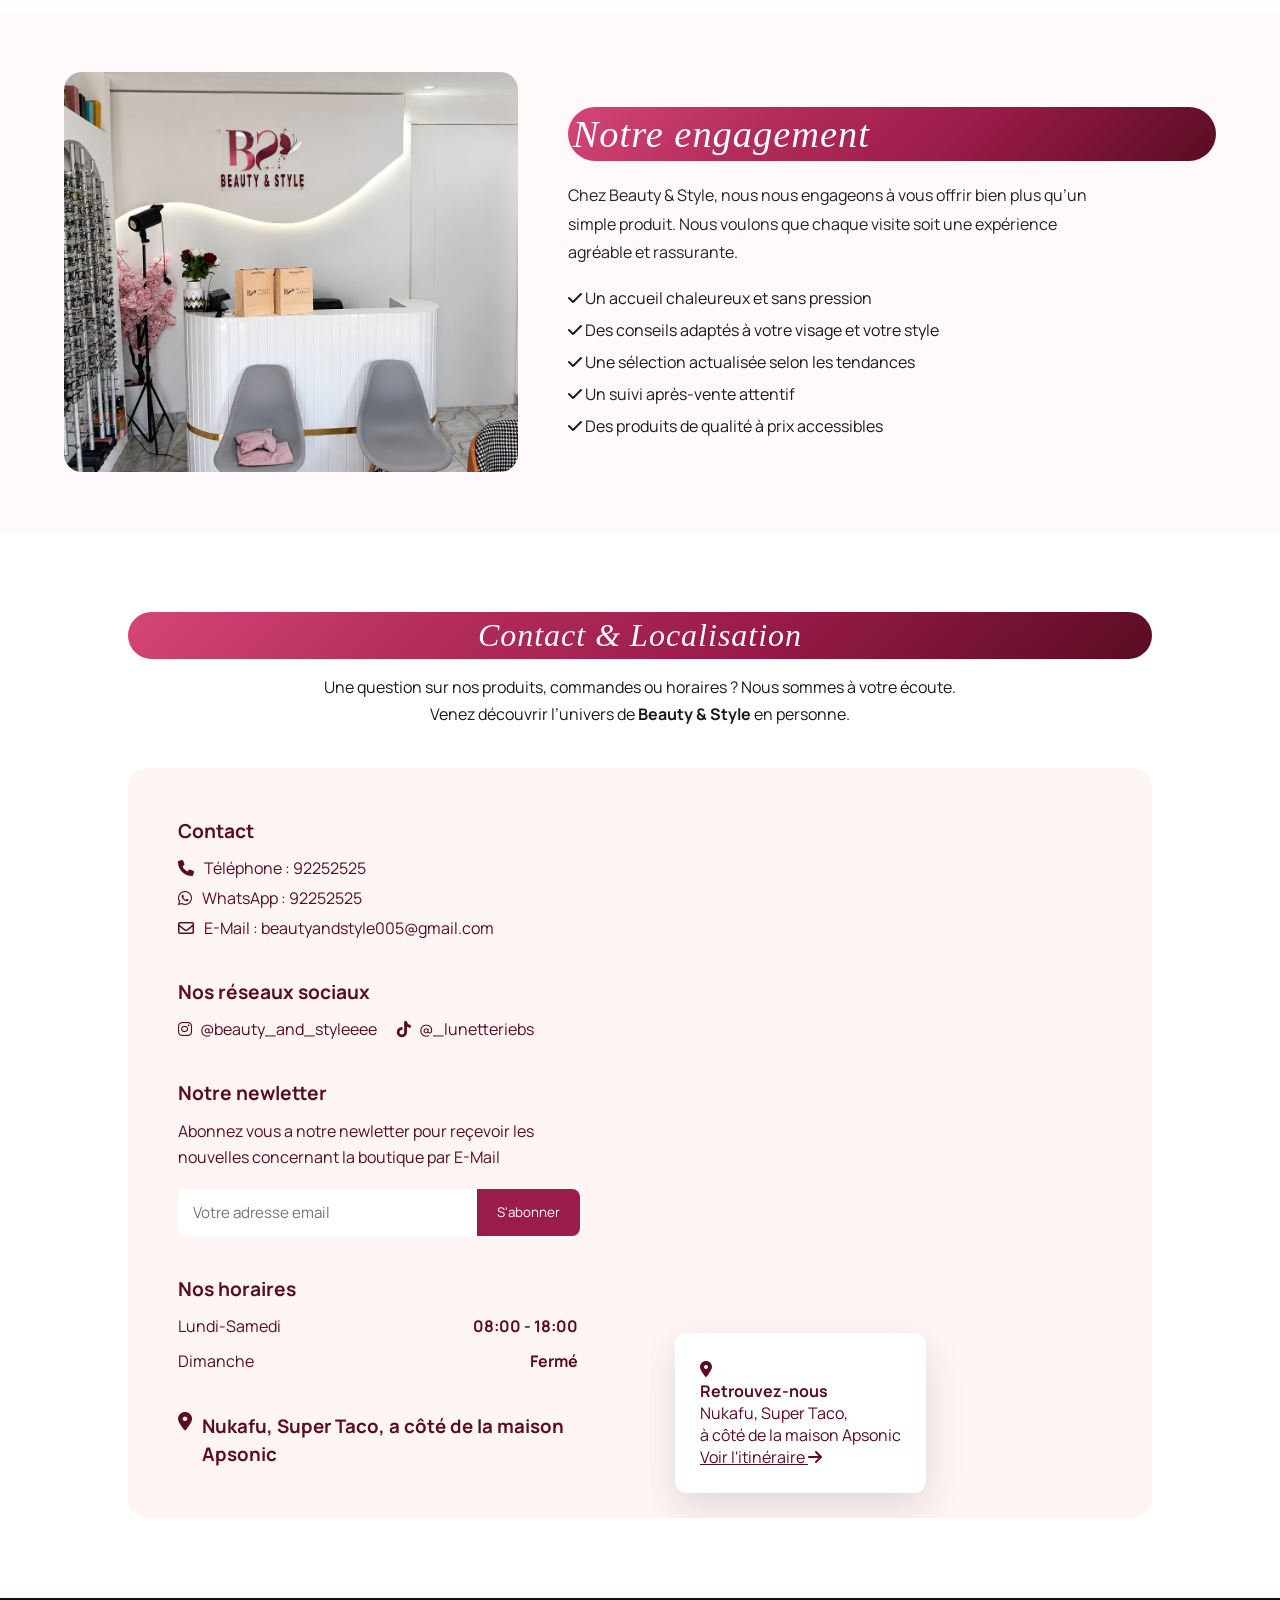
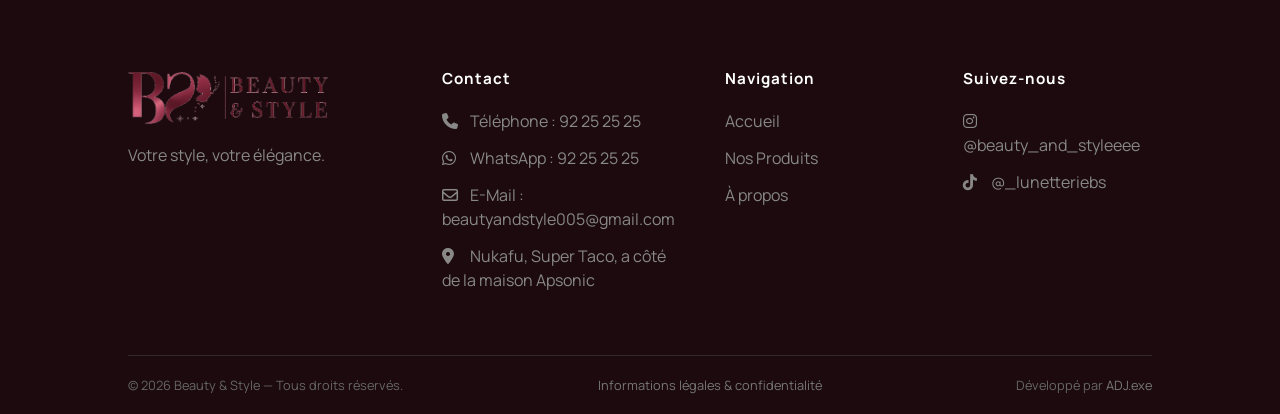
==== commit 9f82ff1e: "correction lang" ====
--- a/apropos.html
+++ b/apropos.html
@@ -1,5 +1,5 @@
 <!DOCTYPE html>
-<html lang="en">
+<html lang="fr">
 <head>
     <meta charset="UTF-8">
     <meta name="viewport" content="width=device-width, initial-scale=1.0">
@@ -25,9 +25,9 @@
     <main>
         <header>
             <section class="header-layout">
-                <a href="accueil.html" class="logo"></a>
+                <a href="index.html" class="logo"></a>
                 <nav>
-                    <a href="accueil.html" >Accueil</a>
+                    <a href="index.html" >Accueil</a>
                     <a href="produits.html">Produits</a>
                     <a href="apropos.html" class="now">À propos</a>
                 </nav>
@@ -42,7 +42,7 @@
             </button>
 
             <nav>
-                <a href="accueil.html" >Accueil</a>
+                <a href="index.html" >Accueil</a>
                 <a href="produits.html">Produits</a>
                 <a href="apropos.html" class="now">À propos</a>
                 <a  class="btn-contact">Nous contacter</a>
@@ -91,10 +91,10 @@
                 <h3>Contact rapide</h3>
 
                 <div class="modal-info-container">
-                    <a href="https://wa.me/22892252525" target="_blank"><i class="fa-brands fa-whatsapp"></i> 92 25 25 25</a>
-                    <a href="tel:+22892252525" target="_blank"><i class="fa-solid fa-phone"></i> 92 25 25 25</a>
-                    <a href="https://www.instagram.com/beauty_and_styleeee/" target="_blank"><i class="fa-brands fa-instagram"></i> @beauty_and_styleeee</a>
-                    <a href="https://www.tiktok.com/@_lunetteriebs" target="_blank"><i class="fa-brands fa-tiktok"></i> @_lunetteriebs</a>
+                    <a href="https://wa.me/22892252525" target="_blank" class="contact-rw"><i class="fa-brands fa-whatsapp"></i> 92 25 25 25</a>
+                    <a href="tel:+22892252525" target="_blank" class="contact-rt"><i class="fa-solid fa-phone"></i> 92 25 25 25</a>
+                    <a href="https://www.instagram.com/beauty_and_styleeee/" target="_blank" class="contact-ri"><i class="fa-brands fa-instagram"></i> @beauty_and_styleeee</a>
+                    <a href="https://www.tiktok.com/@_lunetteriebs" target="_blank" class="contact-rti"><i class="fa-brands fa-tiktok"></i> @_lunetteriebs</a>
                 </div>
             </section>
         </section>
@@ -306,7 +306,7 @@
 
                 <div class="footer-content navigation">
                     <h3>Navigation</h3>
-                    <a href="accueil.html">Accueil</a>
+                    <a href="index.html">Accueil</a>
                     <a href="produits.html">Nos Produits</a>
                     <a href="apropos.html">À propos</a>
                 </div>
--- a/apropos.css
+++ b/apropos.css
@@ -59,6 +59,7 @@
 button,
 a {
     -webkit-tap-highlight-color: transparent;
+    cursor: pointer;
 }
 /* =========================================================
    transition 
@@ -261,21 +262,23 @@
     text-decoration: none;
     font-weight: 500;
 
-    cursor: pointer;
-
     transition:
         transform 0.3s ease,
         box-shadow 0.3s ease,
         background 0.3s ease,
+        opacity 0.1s ease,
         color 0.3s ease;
 }
 
 .contact:hover {
     box-shadow: 0 10px 25px rgba(0, 0, 0, 0.13);
+    transform: scale(1.075);
 }
 
 .contact:active {
     transform: scale(0.9);
+    opacity: 0.5;
+    box-shadow: 0 15px 30px rgba(0, 0, 0, 0.2);
 }
 
 header.scrolled .contact {
@@ -283,9 +286,6 @@
     color: white;
 }
 
-.btn-contact{
-    cursor: pointer;
-}
 
 
 /* =========================================================
@@ -449,7 +449,7 @@
     align-items: center;
 
     background-image:
-        url("ChatGPT Image 23 août 2026, 13_27_11.png");
+        url("images/assets-images/hero-image-1.png");
 
     background-size: cover;
     background-position: center;
@@ -609,9 +609,26 @@
 }
 
 .title {
-    font-family:'Times New Roman', Times, serif;
-    font-weight: 1000;
-    letter-spacing: -1px;
+    /* font-family:'Times New Roman', Times, sans-serif; */
+    /* font-family:Impact, Haettenschweiler, 'Arial Narrow Bold', sans-serif; */
+
+    /* font-family: "Playfair Display", serif; */
+    /* font-weight: 600; */
+
+    font-family: "Cinzel", serif;
+    font-weight: 500;
+    letter-spacing: 1px;
+
+    /* font-weight: 1000; */
+    /* letter-spacing: -1px; */
+
+    font-style: italic;
+    /* color: #440d21; */
+
+    color: var(--white);
+    background: var(--gradient);
+    border-radius: 30px;
+    padding: 5px;
 }
 
 .title-engagement {
@@ -1819,6 +1836,11 @@
 
 
 
+/* =========================================================
+MODAL CONTACT RAPIDE
+========================================================= */
+
+
 .modal-contact{
 
     width: 100%;
@@ -1874,7 +1896,7 @@
     right: 0;
 
     background: #00000000;
-    color: var(--primary-light);
+    
 
     text-align: center;
     text-decoration: none;
@@ -1895,7 +1917,7 @@
 }
 
 .btnFc:active {
-    transform: scale(0.95);
+    transform: scale(0.9);
 }
 
 .modal-contact.active{
@@ -1906,6 +1928,29 @@
     gap: 15px;
 }
 
+.contact-rw, .contact-rt, .contact-ri, .contact-rti{
+    color: var(--white);
+    padding: 10px 20px;
+    border-radius: 12px;
+    text-align: center;
+}
+
+.contact-rw{
+    background-color: #25d366;
+}
+
+.contact-rt{
+    background-color: cornflowerblue;
+}
+
+.contact-ri{
+    background-color: #e1306c;
+}
+
+.contact-rti{
+    background-color: #161616;
+}
+
 
 
 /* =========================================================
